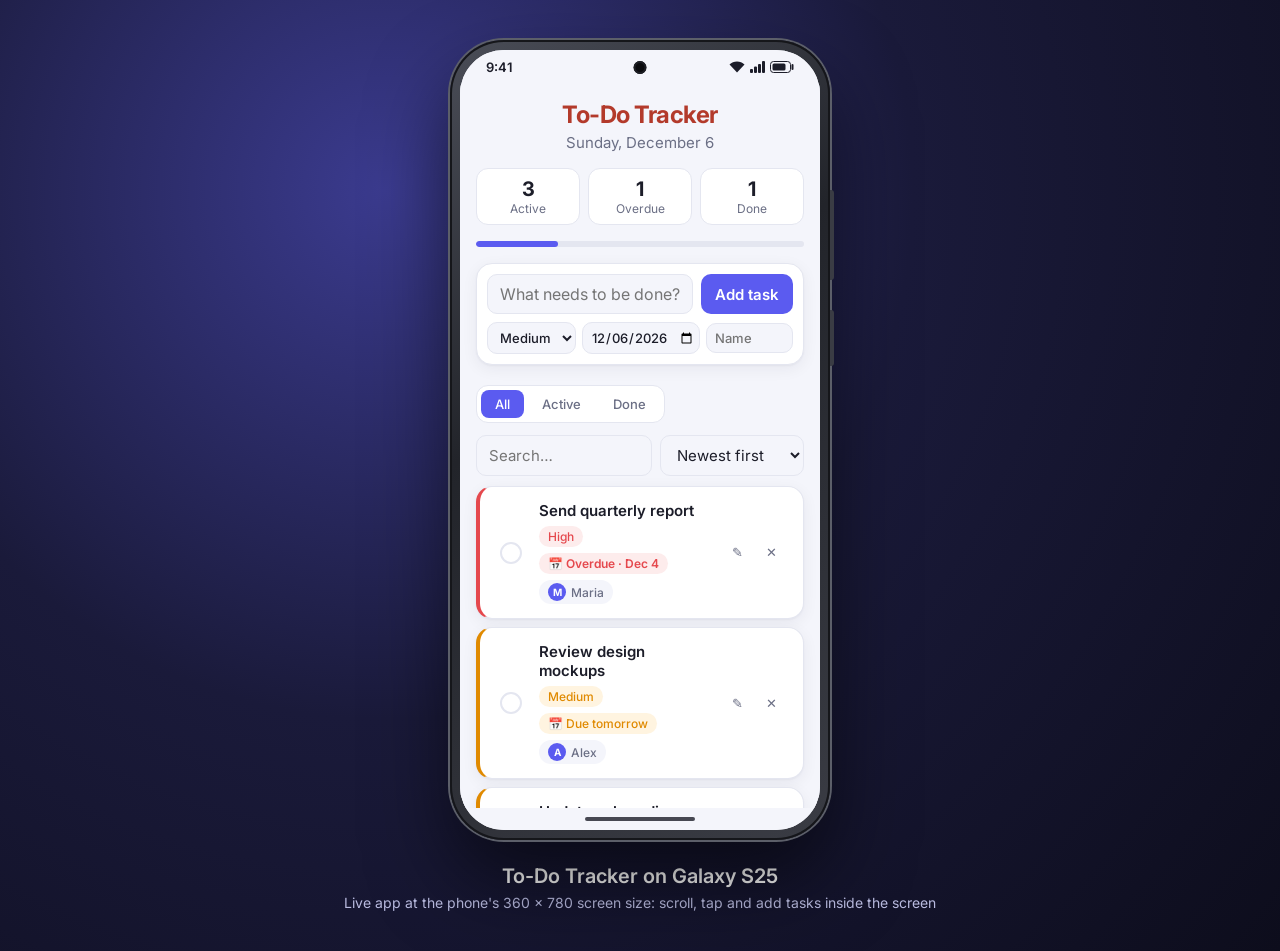
==== mockup.html @ 4bf9652a "Add to-do tracker app Plain HTML/CSS/JS to-do tracker with priority, deadline and requested-by field" ====
<!DOCTYPE html>
<html lang="en">
<head>
  <meta charset="utf-8">
  <meta name="viewport" content="width=device-width, initial-scale=1">
  <title>To-Do Tracker – Phone Mockup</title>
  <link href="https://fonts.googleapis.com/css2?family=Inter:wght@400;500;600;700&display=swap" rel="stylesheet">
  <style>
    * { box-sizing: border-box; }
    body {
      margin: 0; min-height: 100vh; padding: 40px 16px;
      display: flex; flex-direction: column; align-items: center; justify-content: center; gap: 24px;
      font-family: "Inter", system-ui, sans-serif;
      background: radial-gradient(circle at 30% 20%, #3b3b8f 0%, #1a1a3a 45%, #0d0d1c 100%);
      color: #fff;
    }

    /* Galaxy S25 viewport is 360 x 780 CSS px; the frame adds a thin bezel around it */
    .phone {
      position: relative; width: 380px; height: 800px; padding: 10px;
      border-radius: 54px;
      background: linear-gradient(145deg, #4a4d57, #22242a 40%, #3a3c44);
      box-shadow: 0 0 0 2px #5c5f69, 0 40px 80px rgba(0, 0, 0, 0.55), inset 0 0 0 2px #15161a;
    }
    .side-btn { position: absolute; right: -4px; width: 4px; background: #3a3c44; border-radius: 0 3px 3px 0; }
    .volume { top: 150px; height: 90px; }
    .power { top: 270px; height: 56px; }

    .screen {
      position: relative; width: 360px; height: 780px; overflow: hidden;
      border-radius: 44px; background: #f4f5fb;
      display: flex; flex-direction: column;
    }
    .status-bar {
      height: 34px; flex-shrink: 0; padding: 0 26px;
      display: flex; align-items: center; justify-content: space-between;
      font-size: 13px; font-weight: 600; color: #1c1d29; background: #f4f5fb;
    }
    .camera {
      position: absolute; top: 11px; left: 50%; transform: translateX(-50%);
      width: 13px; height: 13px; border-radius: 50%; background: #0b0b0e;
      box-shadow: inset 0 0 0 2px #1d1e24; z-index: 2;
    }
    .status-icons { display: flex; align-items: center; gap: 5px; }
    .status-icons svg { display: block; }

    iframe { flex: 1; width: 100%; border: 0; display: block; background: #f4f5fb; }

    .nav-bar { height: 22px; flex-shrink: 0; display: grid; place-content: center; background: #f4f5fb; }
    .nav-pill { width: 110px; height: 4px; border-radius: 99px; background: #1c1d29; opacity: 0.8; }

    .caption { text-align: center; }
    .caption h1 { margin: 0; font-size: 20px; font-weight: 600; }
    .caption p { margin: 6px 0 0; font-size: 14px; color: #b9bbe0; }

    @media (prefers-color-scheme: dark) {
      .screen, .status-bar, .nav-bar, iframe { background: #12131a; }
      .status-bar { color: #ececf3; }
      .nav-pill { background: #ececf3; }
    }
    @media (max-width: 420px) { .phone { transform: scale(0.85); transform-origin: top center; margin-bottom: -120px; } }
  </style>
</head>
<body>
  <div class="phone">
    <div class="side-btn volume"></div>
    <div class="side-btn power"></div>
    <div class="screen">
      <div class="camera"></div>
      <div class="status-bar">
        <span>9:41</span>
        <div class="status-icons">
          <svg width="16" height="12" viewBox="0 0 16 12" fill="currentColor"><path d="M8 11.5 0.5 3.5a10.6 10.6 0 0 1 15 0z"/></svg>
          <svg width="15" height="12" viewBox="0 0 15 12" fill="currentColor"><rect x="0" y="8" width="3" height="4" rx="1"/><rect x="4" y="5.5" width="3" height="6.5" rx="1"/><rect x="8" y="3" width="3" height="9" rx="1"/><rect x="12" y="0" width="3" height="12" rx="1"/></svg>
          <svg width="24" height="12" viewBox="0 0 24 12" fill="none" stroke="currentColor"><rect x="0.5" y="0.5" width="20" height="11" rx="3"/><rect x="2.5" y="2.5" width="13" height="7" rx="1.5" fill="currentColor" stroke="none"/><path d="M22.5 4v4" stroke-width="2" stroke-linecap="round"/></svg>
        </div>
      </div>
      <iframe src="index.html?demo" title="To-Do Tracker app"></iframe>
      <div class="nav-bar"><div class="nav-pill"></div></div>
    </div>
  </div>

  <div class="caption">
    <h1>To-Do Tracker on Galaxy S25</h1>
    <p>Live app at the phone's 360 × 780 screen size: scroll, tap and add tasks inside the screen</p>
  </div>
</body>
</html>
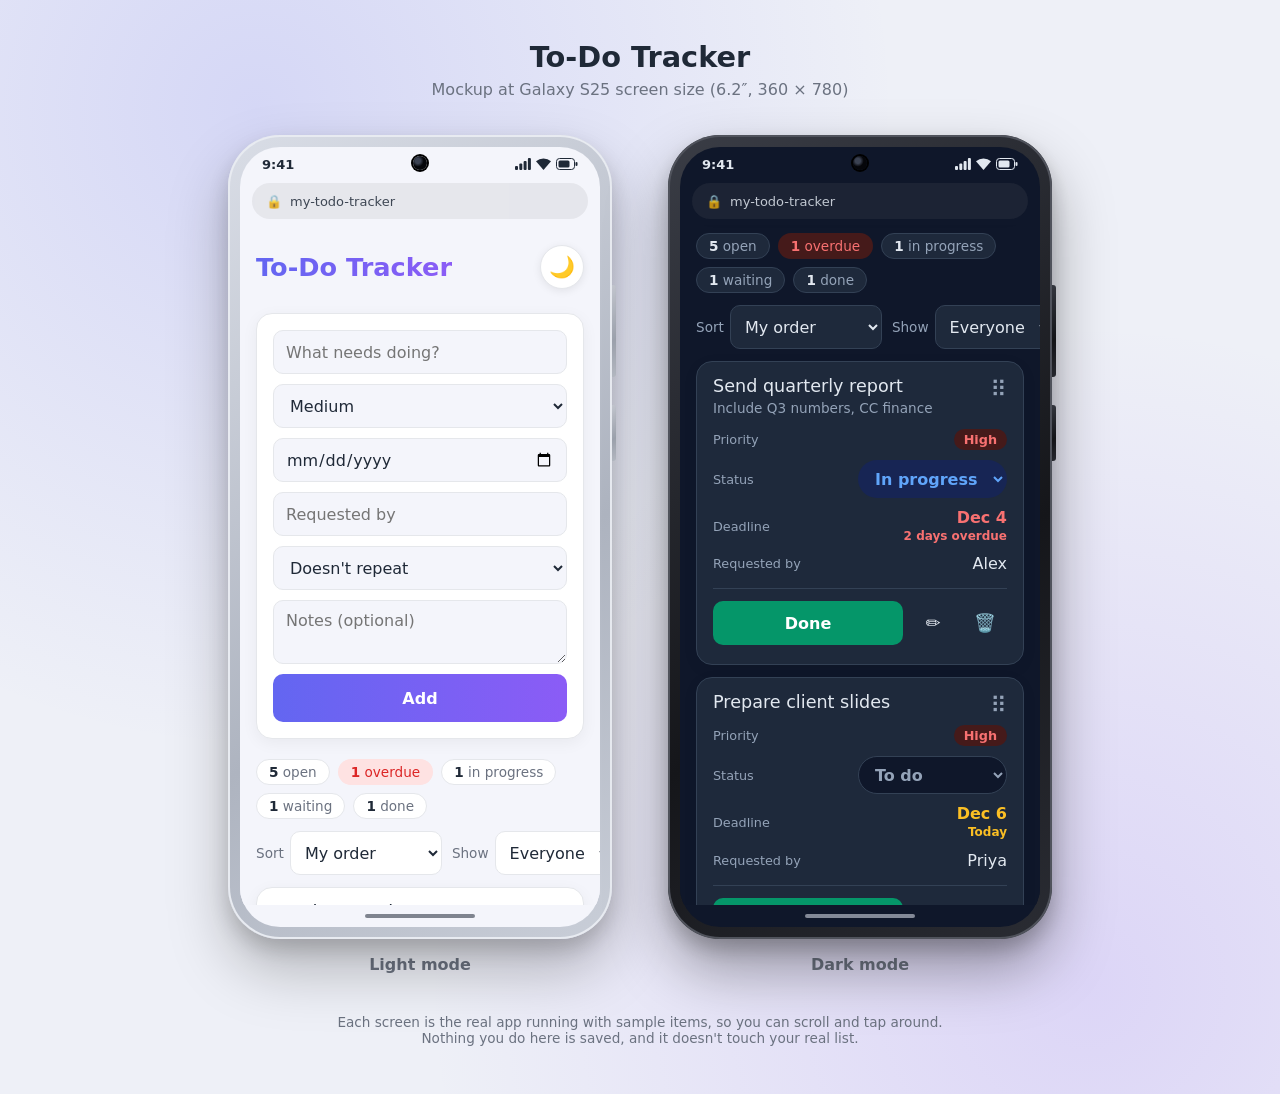
==== commit 9ae218b3: "Replace app with the current version of the to-do tracker Adds status, notes, repeating tasks, done " ====
--- a/mockup.html
+++ b/mockup.html
@@ -1,88 +1,201 @@
 <!DOCTYPE html>
 <html lang="en">
 <head>
-  <meta charset="utf-8">
+  <meta charset="UTF-8">
   <meta name="viewport" content="width=device-width, initial-scale=1">
-  <title>To-Do Tracker – Phone Mockup</title>
-  <link href="https://fonts.googleapis.com/css2?family=Inter:wght@400;500;600;700&display=swap" rel="stylesheet">
+  <title>To-Do Tracker Mockup</title>
+  <!--
+    Phone mockup of the To-Do Tracker at Galaxy S25 size.
+    The S25 screen is 1080 × 2340 pixels, which phones show as a 360 × 780 web page.
+    Each screen runs the real app (index.html?demo) with sample items; nothing is saved.
+  -->
   <style>
+    :root {
+      --page: #eef0f7;
+      --text: #1f2937;
+      --muted: #6b7280;
+    }
+    @media (prefers-color-scheme: dark) {
+      :root { --page: #0b1020; --text: #e2e8f0; --muted: #94a3b8; }
+    }
     * { box-sizing: border-box; }
     body {
-      margin: 0; min-height: 100vh; padding: 40px 16px;
-      display: flex; flex-direction: column; align-items: center; justify-content: center; gap: 24px;
-      font-family: "Inter", system-ui, sans-serif;
-      background: radial-gradient(circle at 30% 20%, #3b3b8f 0%, #1a1a3a 45%, #0d0d1c 100%);
-      color: #fff;
-    }
-
-    /* Galaxy S25 viewport is 360 x 780 CSS px; the frame adds a thin bezel around it */
+      margin: 0;
+      min-height: 100vh;
+      font-family: system-ui, -apple-system, "Segoe UI", Roboto, sans-serif;
+      color: var(--text);
+      background:
+        radial-gradient(circle at 20% 10%, rgba(99, 102, 241, 0.18), transparent 45%),
+        radial-gradient(circle at 85% 90%, rgba(139, 92, 246, 0.18), transparent 45%),
+        var(--page);
+      padding: 40px 16px 48px;
+    }
+    h1 { margin: 0 0 6px; text-align: center; font-size: 1.8rem; }
+    .sub { margin: 0 0 36px; text-align: center; color: var(--muted); }
+
+    .phones {
+      display: flex;
+      flex-wrap: wrap;
+      justify-content: center;
+      gap: 56px;
+    }
+    figure { margin: 0; display: flex; flex-direction: column; align-items: center; gap: 16px; }
+    figcaption { font-weight: 600; color: var(--muted); }
+
+    /* ---------- Phone body: flat sides, evenly thin bezels, rounded corners ---------- */
     .phone {
-      position: relative; width: 380px; height: 800px; padding: 10px;
-      border-radius: 54px;
-      background: linear-gradient(145deg, #4a4d57, #22242a 40%, #3a3c44);
-      box-shadow: 0 0 0 2px #5c5f69, 0 40px 80px rgba(0, 0, 0, 0.55), inset 0 0 0 2px #15161a;
-    }
-    .side-btn { position: absolute; right: -4px; width: 4px; background: #3a3c44; border-radius: 0 3px 3px 0; }
-    .volume { top: 150px; height: 90px; }
-    .power { top: 270px; height: 56px; }
-
+      position: relative;
+      width: 384px;            /* 360px screen + 12px bezel each side */
+      height: 804px;           /* 780px screen + 12px bezel top and bottom */
+      padding: 12px;
+      border-radius: 52px;
+      background: linear-gradient(145deg, #3a3d46, #15161a 60%, #2a2c33);
+      box-shadow:
+        0 0 0 2px #50535c inset,          /* metal frame edge */
+        0 30px 60px rgba(0, 0, 0, 0.35),
+        0 10px 20px rgba(0, 0, 0, 0.2);
+    }
+    .phone.icy { background: linear-gradient(145deg, #d9dde6, #aeb4c0 60%, #c9ced8); box-shadow: 0 0 0 2px #e8ebf1 inset, 0 30px 60px rgba(0,0,0,0.25), 0 10px 20px rgba(0,0,0,0.15); }
+
+    /* Side keys: volume rocker and power key, both on the right edge */
+    .phone::before, .phone::after {
+      content: "";
+      position: absolute;
+      right: -4px;
+      width: 4px;
+      border-radius: 0 3px 3px 0;
+      background: inherit;
+      filter: brightness(0.9);
+    }
+    .phone::before { top: 150px; height: 92px; }   /* volume */
+    .phone::after  { top: 270px; height: 56px; }   /* power / side key */
+
+    /* ---------- Screen ---------- */
     .screen {
-      position: relative; width: 360px; height: 780px; overflow: hidden;
-      border-radius: 44px; background: #f4f5fb;
-      display: flex; flex-direction: column;
-    }
-    .status-bar {
-      height: 34px; flex-shrink: 0; padding: 0 26px;
-      display: flex; align-items: center; justify-content: space-between;
-      font-size: 13px; font-weight: 600; color: #1c1d29; background: #f4f5fb;
+      position: relative;
+      width: 360px;
+      height: 780px;
+      border-radius: 40px;
+      overflow: hidden;
+      display: flex;
+      flex-direction: column;
+      background: var(--app-bg);
+      color: var(--app-text);
+    }
+    .screen.light { --app-bg: #f4f5fb; --app-text: #1f2937; }
+    .screen.dark  { --app-bg: #0f172a; --app-text: #e2e8f0; }
+
+    /* Android status bar with the centred punch-hole camera */
+    .status {
+      position: relative;
+      flex: none;
+      height: 34px;
+      padding: 0 22px;
+      display: flex;
+      align-items: center;
+      justify-content: space-between;
+      font-size: 13px;
+      font-weight: 600;
     }
     .camera {
-      position: absolute; top: 11px; left: 50%; transform: translateX(-50%);
-      width: 13px; height: 13px; border-radius: 50%; background: #0b0b0e;
-      box-shadow: inset 0 0 0 2px #1d1e24; z-index: 2;
-    }
-    .status-icons { display: flex; align-items: center; gap: 5px; }
-    .status-icons svg { display: block; }
-
-    iframe { flex: 1; width: 100%; border: 0; display: block; background: #f4f5fb; }
-
-    .nav-bar { height: 22px; flex-shrink: 0; display: grid; place-content: center; background: #f4f5fb; }
-    .nav-pill { width: 110px; height: 4px; border-radius: 99px; background: #1c1d29; opacity: 0.8; }
-
-    .caption { text-align: center; }
-    .caption h1 { margin: 0; font-size: 20px; font-weight: 600; }
-    .caption p { margin: 6px 0 0; font-size: 14px; color: #b9bbe0; }
-
-    @media (prefers-color-scheme: dark) {
-      .screen, .status-bar, .nav-bar, iframe { background: #12131a; }
-      .status-bar { color: #ececf3; }
-      .nav-pill { background: #ececf3; }
-    }
-    @media (max-width: 420px) { .phone { transform: scale(0.85); transform-origin: top center; margin-bottom: -120px; } }
+      position: absolute;
+      left: 50%;
+      top: 9px;
+      width: 14px;
+      height: 14px;
+      margin-left: -7px;
+      border-radius: 50%;
+      background: radial-gradient(circle at 35% 35%, #3b4252 0 20%, #05060a 45%);
+      box-shadow: 0 0 0 2px #000;
+    }
+    .icons { display: flex; align-items: center; gap: 5px; }
+    .icons svg { display: block; fill: currentColor; }
+
+    /* Browser address bar (the app runs in the phone's web browser) */
+    .urlbar {
+      flex: none;
+      margin: 2px 12px 6px;
+      height: 36px;
+      border-radius: 18px;
+      display: flex;
+      align-items: center;
+      gap: 8px;
+      padding: 0 14px;
+      font-size: 13px;
+      background: rgba(127, 127, 127, 0.14);
+      color: inherit;
+      opacity: 0.85;
+    }
+
+    iframe {
+      flex: 1;
+      width: 100%;
+      border: 0;
+      display: block;
+      background: var(--app-bg);
+    }
+
+    /* Android gesture bar */
+    .navbar { flex: none; height: 22px; display: flex; align-items: center; justify-content: center; }
+    .navbar span { width: 110px; height: 4px; border-radius: 2px; background: currentColor; opacity: 0.55; }
+
+    .note { max-width: 640px; margin: 40px auto 0; text-align: center; font-size: 0.85rem; color: var(--muted); }
+
+    /* Small screens: shrink the phones so they fit */
+    @media (max-width: 420px) {
+      .phone { transform: scale(0.82); transform-origin: top center; margin-bottom: -145px; }
+    }
   </style>
 </head>
 <body>
-  <div class="phone">
-    <div class="side-btn volume"></div>
-    <div class="side-btn power"></div>
-    <div class="screen">
-      <div class="camera"></div>
-      <div class="status-bar">
-        <span>9:41</span>
-        <div class="status-icons">
-          <svg width="16" height="12" viewBox="0 0 16 12" fill="currentColor"><path d="M8 11.5 0.5 3.5a10.6 10.6 0 0 1 15 0z"/></svg>
-          <svg width="15" height="12" viewBox="0 0 15 12" fill="currentColor"><rect x="0" y="8" width="3" height="4" rx="1"/><rect x="4" y="5.5" width="3" height="6.5" rx="1"/><rect x="8" y="3" width="3" height="9" rx="1"/><rect x="12" y="0" width="3" height="12" rx="1"/></svg>
-          <svg width="24" height="12" viewBox="0 0 24 12" fill="none" stroke="currentColor"><rect x="0.5" y="0.5" width="20" height="11" rx="3"/><rect x="2.5" y="2.5" width="13" height="7" rx="1.5" fill="currentColor" stroke="none"/><path d="M22.5 4v4" stroke-width="2" stroke-linecap="round"/></svg>
+  <h1>To-Do Tracker</h1>
+  <p class="sub">Mockup at Galaxy S25 screen size (6.2″, 360 × 780)</p>
+
+  <div class="phones">
+    <figure>
+      <div class="phone icy">
+        <div class="screen light">
+          <div class="status">
+            <span>9:41</span>
+            <i class="camera"></i>
+            <span class="icons" aria-hidden="true">
+              <svg width="16" height="12" viewBox="0 0 16 12"><rect x="0" y="8" width="3" height="4" rx="1"/><rect x="4.3" y="5.5" width="3" height="6.5" rx="1"/><rect x="8.6" y="3" width="3" height="9" rx="1"/><rect x="12.9" y="0" width="3" height="12" rx="1"/></svg>
+              <svg width="15" height="12" viewBox="0 0 15 12"><path d="M7.5 12 0 3.2A11.5 11.5 0 0 1 15 3.2Z"/></svg>
+              <svg width="22" height="12" viewBox="0 0 22 12"><rect x="0.5" y="0.5" width="18" height="11" rx="3" fill="none" stroke="currentColor"/><rect x="2.5" y="2.5" width="11" height="7" rx="1.5"/><rect x="19.5" y="4" width="2" height="4" rx="1"/></svg>
+            </span>
+          </div>
+          <div class="urlbar"><span aria-hidden="true">🔒</span> my-todo-tracker</div>
+          <iframe src="index.html?demo&amp;theme=light" title="To-Do Tracker, light mode"></iframe>
+          <div class="navbar"><span></span></div>
         </div>
       </div>
-      <iframe src="index.html?demo" title="To-Do Tracker app"></iframe>
-      <div class="nav-bar"><div class="nav-pill"></div></div>
-    </div>
+      <figcaption>Light mode</figcaption>
+    </figure>
+
+    <figure>
+      <div class="phone">
+        <div class="screen dark">
+          <div class="status">
+            <span>9:41</span>
+            <i class="camera"></i>
+            <span class="icons" aria-hidden="true">
+              <svg width="16" height="12" viewBox="0 0 16 12"><rect x="0" y="8" width="3" height="4" rx="1"/><rect x="4.3" y="5.5" width="3" height="6.5" rx="1"/><rect x="8.6" y="3" width="3" height="9" rx="1"/><rect x="12.9" y="0" width="3" height="12" rx="1"/></svg>
+              <svg width="15" height="12" viewBox="0 0 15 12"><path d="M7.5 12 0 3.2A11.5 11.5 0 0 1 15 3.2Z"/></svg>
+              <svg width="22" height="12" viewBox="0 0 22 12"><rect x="0.5" y="0.5" width="18" height="11" rx="3" fill="none" stroke="currentColor"/><rect x="2.5" y="2.5" width="11" height="7" rx="1.5"/><rect x="19.5" y="4" width="2" height="4" rx="1"/></svg>
+            </span>
+          </div>
+          <div class="urlbar"><span aria-hidden="true">🔒</span> my-todo-tracker</div>
+          <iframe src="index.html?demo&amp;theme=dark&amp;view=list" title="To-Do Tracker, dark mode"></iframe>
+          <div class="navbar"><span></span></div>
+        </div>
+      </div>
+      <figcaption>Dark mode</figcaption>
+    </figure>
   </div>
 
-  <div class="caption">
-    <h1>To-Do Tracker on Galaxy S25</h1>
-    <p>Live app at the phone's 360 × 780 screen size: scroll, tap and add tasks inside the screen</p>
-  </div>
+  <p class="note">
+    Each screen is the real app running with sample items, so you can scroll and tap around.
+    Nothing you do here is saved, and it doesn't touch your real list.
+  </p>
 </body>
 </html>
